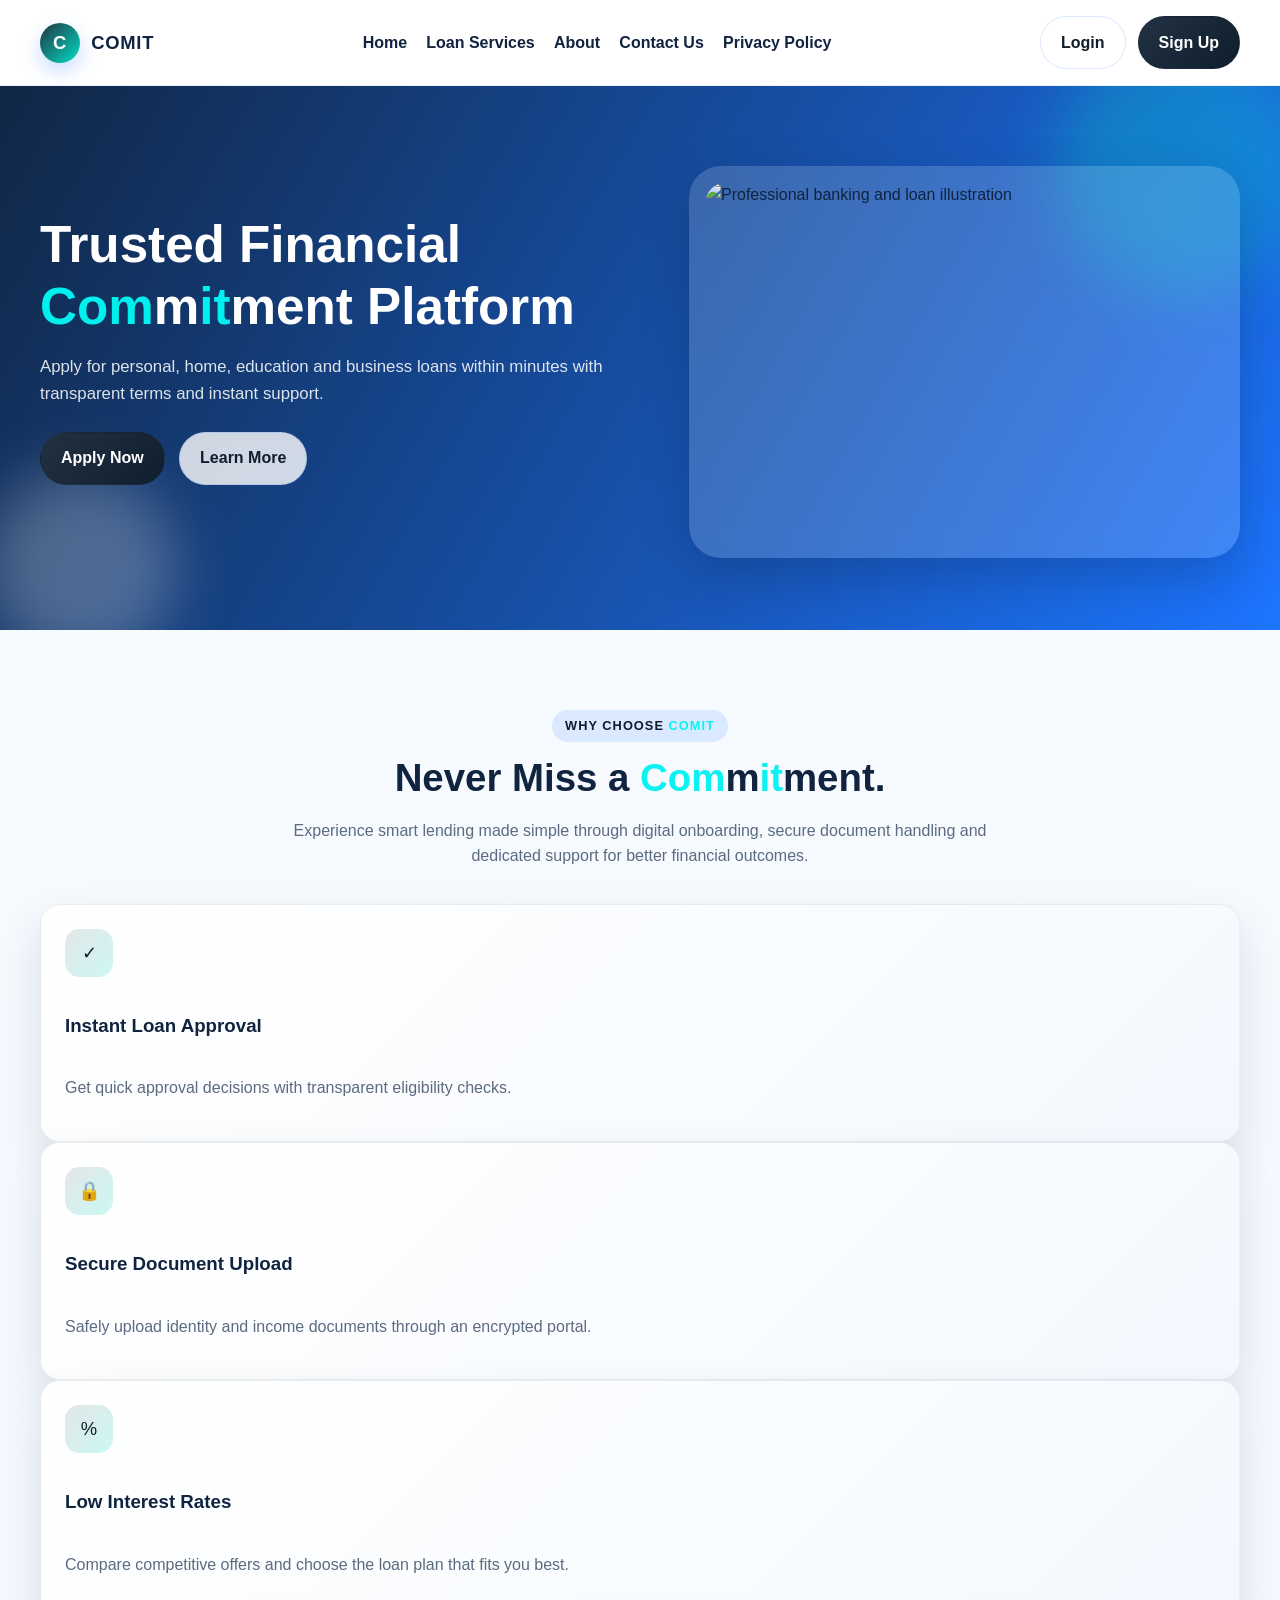
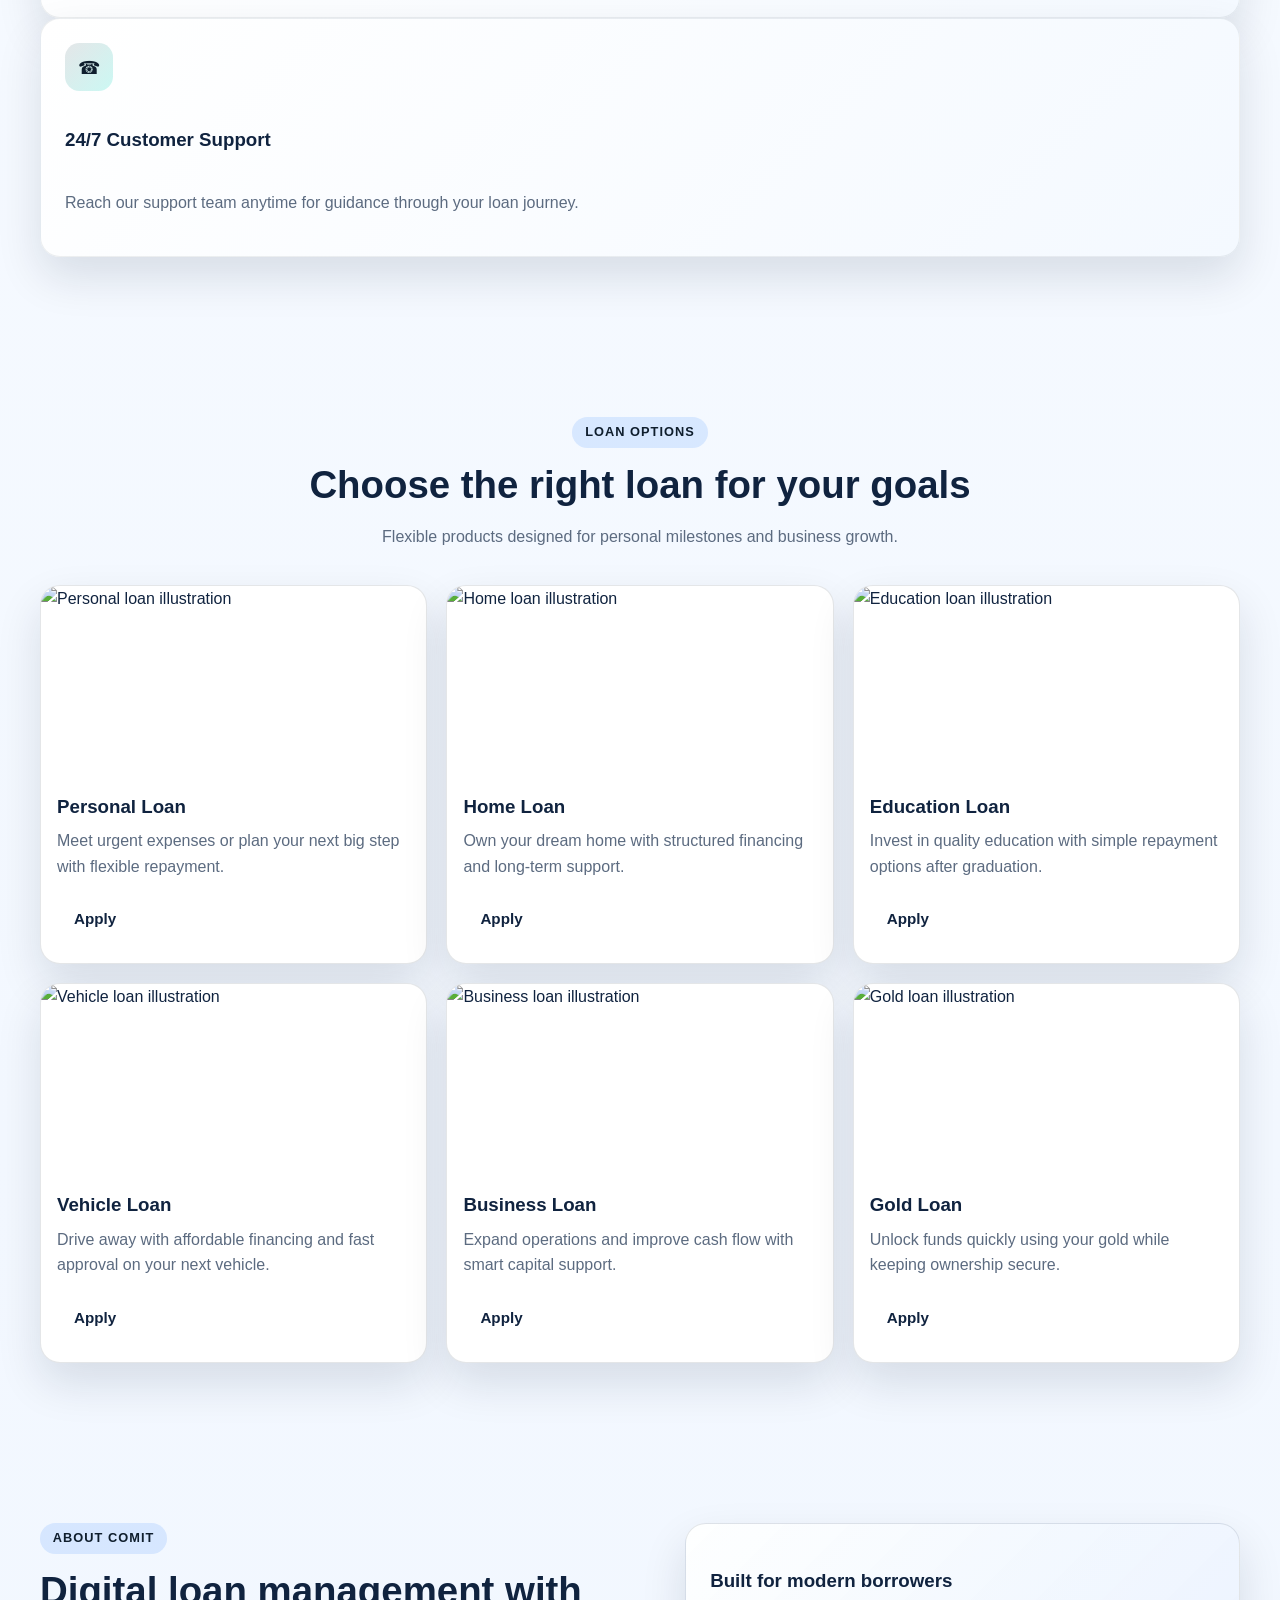
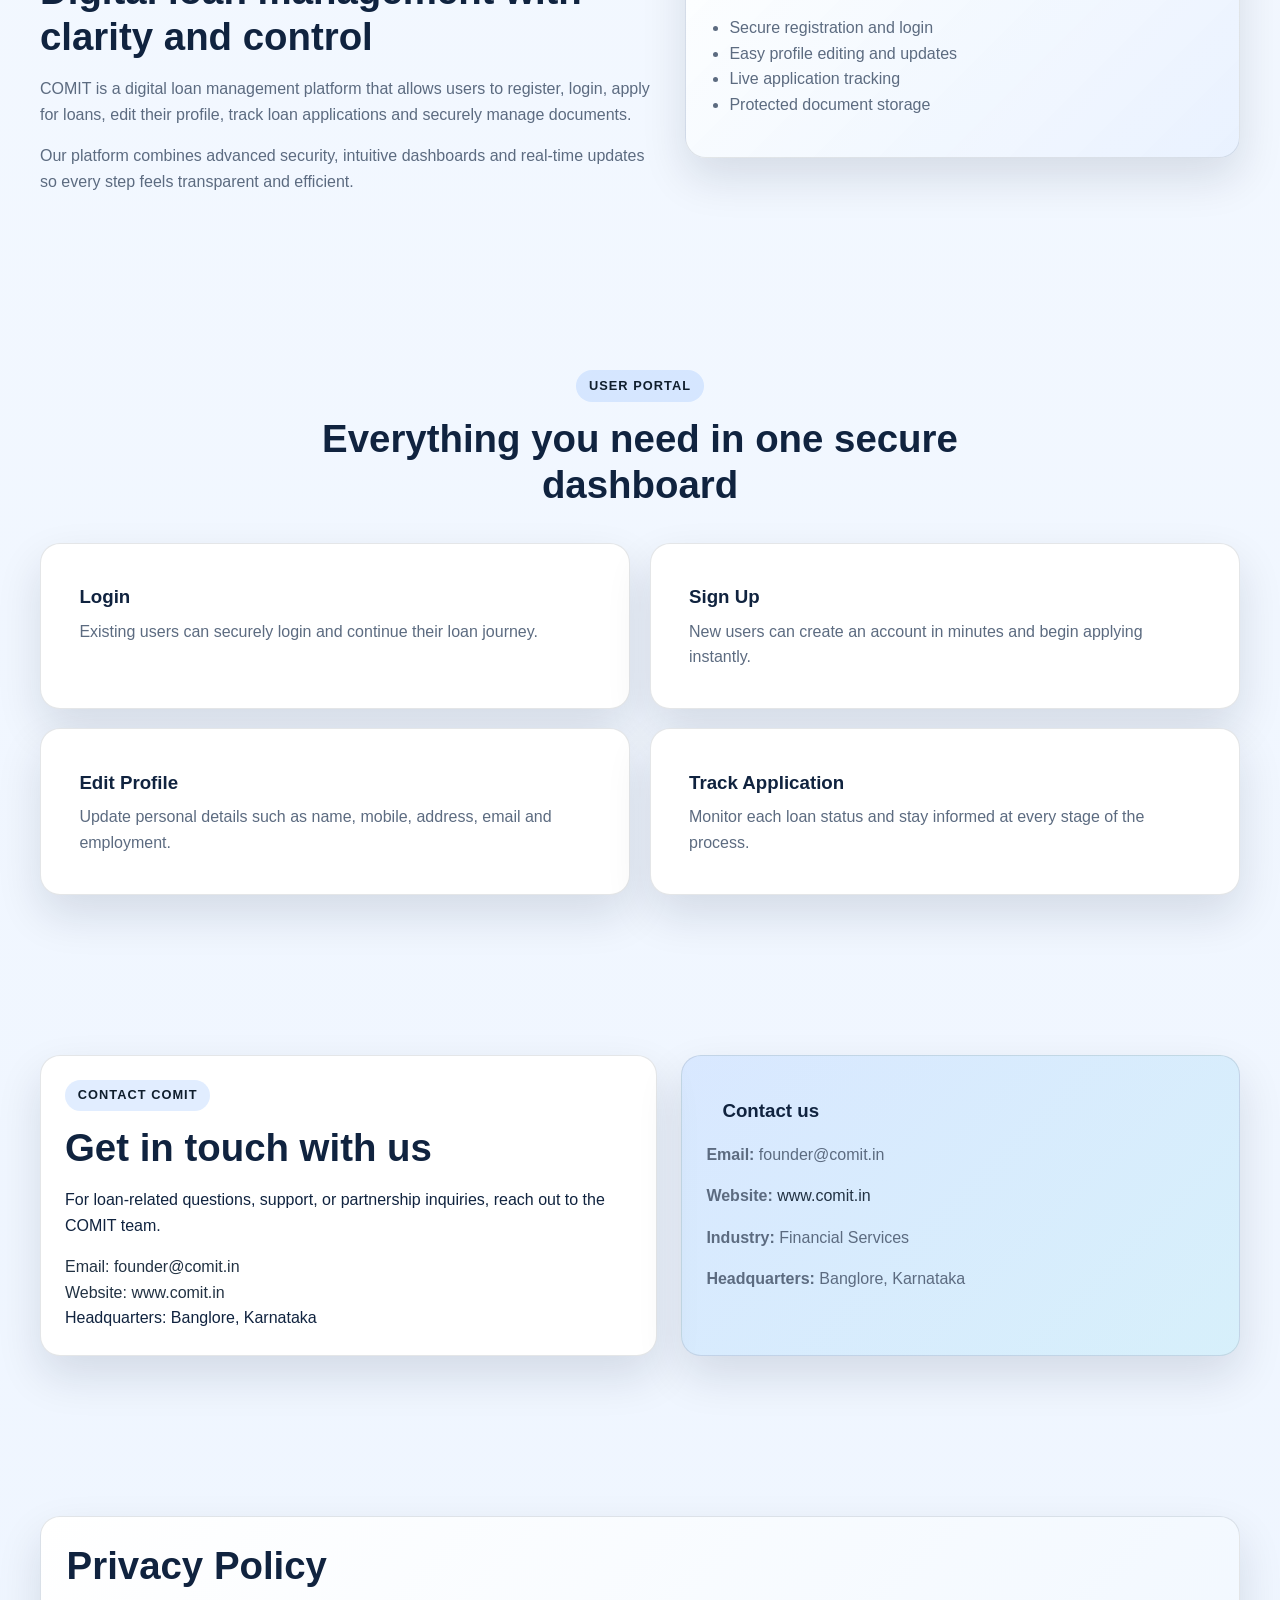
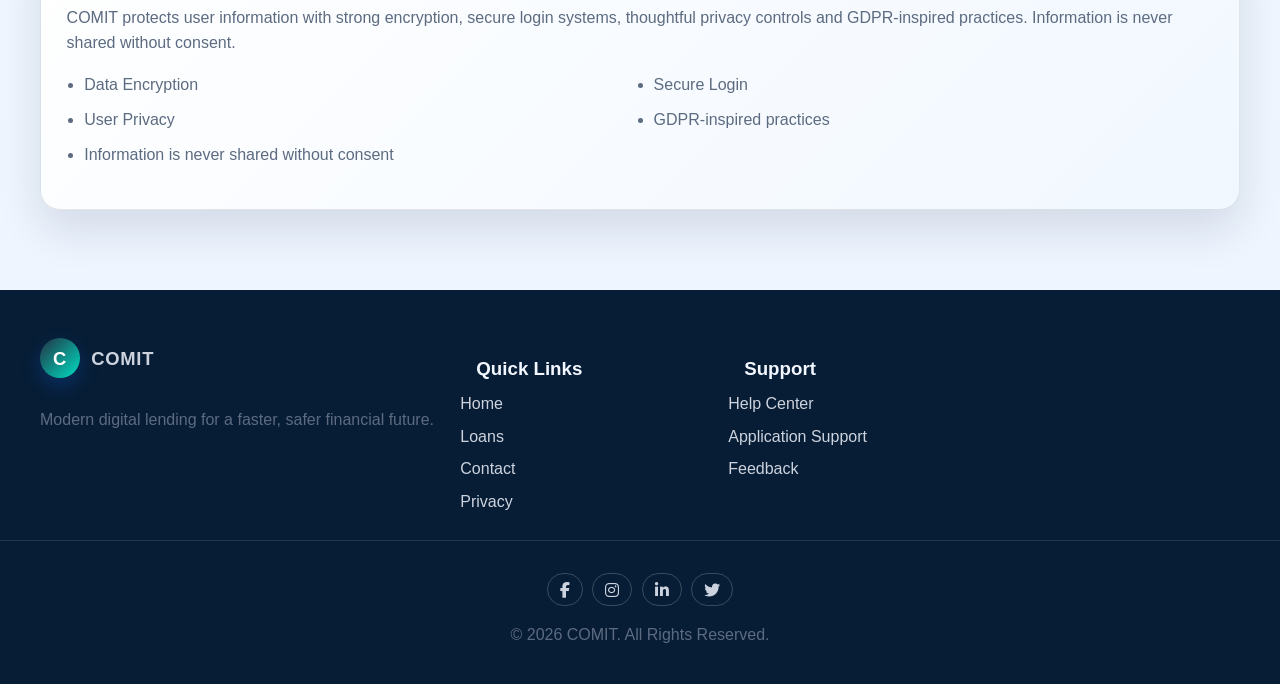
==== index.html @ 93d5319d "Add files via upload" ====
<!DOCTYPE html>
<html lang="en">

<head>
    <meta charset="UTF-8" />
    <meta name="viewport" content="width=device-width, initial-scale=1.0" />
    <meta name="description"
        content="COMIT is a modern digital loan platform offering secure and fast loan applications." />
    <title>COMIT | Fast, Secure & Trusted Loan Application</title>
    <link rel="stylesheet" href="style.css" />
    <link rel="stylesheet" href="https://cdnjs.cloudflare.com/ajax/libs/font-awesome/6.5.2/css/all.min.css"
        crossorigin="anonymous" referrerpolicy="no-referrer" />
</head>

<body>
    <header class="site-header">
        <div class="container nav-bar">
            <a class="brand" href="#home" aria-label="COMIT home">
                <!-- Replace this image with assets/logos/comit-logo.png when available -->
                <span class="brand__logo">C</span>
                <span class="brand__text">COMIT</span>
            </a>

            <nav class="main-nav" aria-label="Primary navigation">
                <a href="#home">Home</a>
                <a href="#services">Loan Services</a>
                <a href="#about">About</a>
                <a href="#contact">Contact Us</a>
                <a href="#privacy">Privacy Policy</a>
            </nav>

            <div class="nav-actions">
                <a class="btn btn--ghost" href="login.html">Login</a>
                <a class="btn btn--primary" href="signup.html">Sign Up</a>
            </div>
        </div>
    </header>

    <main id="main-content">
        <section class="hero" id="home">
            <div class="container hero__content">
                <div class="hero__copy">
                    <!-- <span class="section-tag">Trusted by modern borrowers</span> -->
                    <h1>Trusted Financial <span style="color: #00F0F0;">Com</span>m<span
                            style="color: #00F0F0;">it</span>ment Platform</h1>
                    <p>
                        Apply for personal, home, education and business loans within minutes
                        with transparent terms and instant support.
                    </p>
                    <div class="hero__actions">
                        <a class="btn btn--primary" href="#services">Apply Now</a>
                        <a class="btn btn--secondary" href="#Learn More">Learn More</a>
                    </div>

                </div>

                <div class="hero__visual">
                    <div class="hero-card">
                        <!-- Replace this image path with assets/images/hero-loan.png when available -->
                        <img src="img/IMG_3384.PNG" alt="Professional banking and loan illustration" />
                    </div>
                </div>
            </div>
        </section>

        <section class="features" id="Learn More">
            <div class="container">
                <div class="section-heading">
                    <span class="section-tag">Why choose <span style="color: #0cf2f2;">COMIT</span></span>
                    <h2>Never Miss a <span style="color: #0cf2f2;">Com</span>m<span
                            style="color: #0cf2f2">it</span>ment.</h2>
                    <p>
                        Experience smart lending made simple through digital onboarding,
                        secure document handling and dedicated support for better financial outcomes.
                    </p>
                </div <div class="feature-grid">
                <article class="feature-card">
                    <div class="feature-icon">✓</div>
                    <h3>Instant Loan Approval</h3>
                    <p>Get quick approval decisions with transparent eligibility checks.</p>
                </article>
                <article class="feature-card">
                    <div class="feature-icon">🔒</div>
                    <h3>Secure Document Upload</h3>
                    <p>Safely upload identity and income documents through an encrypted portal.</p>
                </article>
                <article class="feature-card">
                    <div class="feature-icon">%</div>
                    <h3>Low Interest Rates</h3>
                    <p>Compare competitive offers and choose the loan plan that fits you best.</p>
                </article>
                <article class="feature-card">
                    <div class="feature-icon">☎</div>
                    <h3>24/7 Customer Support</h3>
                    <p>Reach our support team anytime for guidance through your loan journey.</p>
                </article>
            </div>
            </div>
        </section>

        <section class="loans" id="services">
            <div class="container">
                <div class="section-heading">
                    <span class="section-tag">Loan options</span>
                    <h2>Choose the right loan for your goals</h2>
                    <p>Flexible products designed for personal milestones and business growth.</p>
                </div>

                <div class="loan-grid">
                    <article class="loan-card">
                        <img src="img/IMG_3454.PNG" alt="Personal loan illustration" />
                        <h3>Personal Loan</h3>
                        <p>Meet urgent expenses or plan your next big step with flexible repayment.</p>
                        <a class="btn btn--small" href="Page.html?loan=Personal%20Loan">Apply</a>
                    </article>
                    <article class="loan-card">
                        <img src="img/IMG_3455.PNG" alt="Home loan illustration" />
                        <h3>Home Loan</h3>
                        <p>Own your dream home with structured financing and long-term support.</p>
                        <a class="btn btn--small" href="Page.html?loan=Home%20Loan">Apply</a>
                    </article>
                    <article class="loan-card">
                        <img src="img/IMG_3456.PNG" alt="Education loan illustration" />
                        <h3>Education Loan</h3>
                        <p>Invest in quality education with simple repayment options after graduation.</p>
                        <a class="btn btn--small" href="Page.html?loan=Educational%20Loan">Apply</a>
                    </article>
                    <article class="loan-card">
                        <img src="img/IMG_3460.PNG" alt="Vehicle loan illustration" />
                        <h3>Vehicle Loan</h3>
                        <p>Drive away with affordable financing and fast approval on your next vehicle.</p>
                        <a class="btn btn--small" href="Page.html?loan=Vehicle%20Loan">Apply</a>
                    </article>
                    <article class="loan-card">
                        <img src="img/IMG_3384.PNG" alt="Business loan illustration" />
                        <h3>Business Loan</h3>
                        <p>Expand operations and improve cash flow with smart capital support.</p>
                        <a class="btn btn--small" href="Page.html?loan=Business%20Loan">Apply</a>
                    </article>
                    <article class="loan-card">
                        <img src="img/IMG_3457.PNG" alt="Gold loan illustration" />
                        <h3>Gold Loan</h3>
                        <p>Unlock funds quickly using your gold while keeping ownership secure.</p>
                        <a class="btn btn--small" href="Page.html?loan=Gold%20Loan">Apply</a>
                    </article>
                </div>
            </div>
        </section>

        <section class="about" id="about">
            <div class="container about-grid">
                <div>
                    <span class="section-tag">About COMIT</span>
                    <h2>Digital loan management with clarity and control</h2>
                    <p>
                        COMIT is a digital loan management platform that allows users to register,
                        login, apply for loans, edit their profile, track loan applications and
                        securely manage documents.
                    </p>
                    <p>
                        Our platform combines advanced security, intuitive dashboards and real-time
                        updates so every step feels transparent and efficient.
                    </p>
                </div>

                <div class="about-panel">
                    <h3>Built for modern borrowers</h3>
                    <ul>
                        <li>Secure registration and login</li>
                        <li>Easy profile editing and updates</li>
                        <li>Live application tracking</li>
                        <li>Protected document storage</li>
                    </ul>
                </div>
            </div>
        </section>

        <section class="portal">
            <div class="container">
                <div class="section-heading">
                    <span class="section-tag">User portal</span>
                    <h2>Everything you need in one secure dashboard</h2>
                </div>

                <div class="portal-grid">
                    <article class="portal-card">
                        <h3>Login</h3>
                        <p>Existing users can securely login and continue their loan journey.</p>
                    </article>
                    <article class="portal-card">
                        <h3>Sign Up</h3>
                        <p>New users can create an account in minutes and begin applying instantly.</p>
                    </article>
                    <article class="portal-card">
                        <h3>Edit Profile</h3>
                        <p>Update personal details such as name, mobile, address, email and employment.</p>
                    </article>
                    <article class="portal-card">
                        <h3>Track Application</h3>
                        <p>Monitor each loan status and stay informed at every stage of the process.</p>
                    </article>
                </div>
            </div>
        </section>

        <section class="contact" id="contact">
            <div class="container contact-grid">
                <div class="contact-form">
                    <span class="section-tag">Contact COMIT</span>
                    <h2>Get in touch with us</h2>
                    <p>
                        For loan-related questions, support, or partnership inquiries, reach out to the COMIT team.
                    </p>
                    <div class="contact-links">
                        <a href="mailto:founder@comit.in">Email: founder@comit.in</a><br>
                        <a href="https://www.comit.in/" target="_blank" rel="noopener noreferrer">Website:
                            www.comit.in</a>
                        <br>
                        <span>Headquarters: Banglore, Karnataka</span>
                    </div>
                </div>

                <aside class="contact-details">
                    <h3>Contact us</h3>
                    <p><strong>Email:</strong> founder@comit.in</p>
                    <p><strong>Website:</strong> <a href="https://www.comit.in/" target="_blank"
                            rel="noopener noreferrer">www.comit.in</a></p>
                    <p><strong>Industry:</strong> Financial Services</p>
                    <p><strong>Headquarters:</strong> Banglore, Karnataka</p>
                </aside>
            </div>
        </section>

        <section class="privacy" id="privacy">
            <div class="container privacy-card">
                <h2>Privacy Policy</h2>
                <p>
                    COMIT protects user information with strong encryption, secure login systems,
                    thoughtful privacy controls and GDPR-inspired practices. Information is never
                    shared without consent.
                </p>
                <ul>
                    <li>Data Encryption</li>
                    <li>Secure Login</li>
                    <li>User Privacy</li>
                    <li>GDPR-inspired practices</li>
                    <li>Information is never shared without consent</li>
                </ul>
            </div>
        </section>
    </main>

    <footer class="site-footer">
        <div class="container footer-grid">
            <div>
                <a class="brand brand--footer" href="#home">
                    <span class="brand__logo">C</span>
                    <span class="brand__text">COMIT</span>
                </a>
                <p>Modern digital lending for a faster, safer financial future.</p>
            </div>

            <div>
                <h3>Quick Links</h3>
                <ul>
                    <li><a href="#home">Home</a></li>
                    <li><a href="#services">Loans</a></li>
                    <li><a href="#contact">Contact</a></li>
                    <li><a href="#privacy">Privacy</a></li>
                </ul>
            </div>

            <div>
                <h3>Support</h3>
                <ul>
                    <li><a href="#contact">Help Center</a></li>
                    <li><a href="#contact">Application Support</a></li>
                    <li><a href="#contact">Feedback</a></li>
                </ul>
            </div>


        </div>
        <div class="footer-bottom">
            <div class="social-links-footer">
                <a href="#" aria-label="Facebook"><i class="fab fa-facebook-f"></i></a>
                <a href="#" aria-label="Instagram"><i class="fab fa-instagram"></i></a>
                <a href="https://www.linkedin.com/company/comitindia/" aria-label="LinkedIn"><i
                        class="fab fa-linkedin-in"></i></a>
                <a href="#" aria-label="Twitter"><i class="fab fa-twitter"></i></a>
            </div>
            <p>© 2026 COMIT. All Rights Reserved.</p>
        </div>
    </footer>
</body>

</html>
---- style.css ----
:root {
  --primary: #223243;
  --primary-dark: #0f1e2d;
  --accent: #00dfc4;
  --text: #10233f;
  --muted: #5c6b80;
  --surface: #f7fbff;
  --surface-strong: #ffffff;
  --border: rgba(34, 50, 67, 0.12);
  --shadow: 0 20px 45px rgba(8, 26, 46, 0.12);
}

* {
  box-sizing: border-box;
}

html {
  scroll-behavior: smooth;
}

body {
  margin: 0;
  font-family: "Segoe UI", Tahoma, Geneva, Verdana, sans-serif;
  color: var(--text);
  background: linear-gradient(180deg, #f8fbff 0%, #eef5ff 100%);
  line-height: 1.6;
}

a {
  color: inherit;
  text-decoration: none;
}

img {
  display: block;
  max-width: 100%;
}

.container {
  width: min(1120px, calc(100% - 2rem));
  margin: 0 auto;
}

@media (min-width: 1200px) {
  .container {
    width: min(1200px, calc(100% - 3rem));
  }
}

.section-tag {
  display: inline-block;
  padding: 0.35rem 0.8rem;
  border-radius: 999px;
  background: rgba(15, 108, 255, 0.12);
  color: var(--primary-dark);
  font-weight: 700;
  font-size: 0.8rem;
  letter-spacing: 0.08em;
  text-transform: uppercase;
  margin-bottom: 0.85rem;
}

.section-heading {
  text-align: center;
  max-width: 700px;
  margin: 0 auto 2.2rem;
}

.section-heading h2,
.hero__copy h1,
.about h2,
.contact-form h2,
.privacy-card h2 {
  font-size: clamp(1.8rem, 3vw, 2.6rem);
  line-height: 1.2;
  margin: 0 0 0.75rem;
}

.section-heading p,
.hero__copy p,
.about p,
.privacy-card p,
.contact-details p,
.loan-card p,
.portal-card p,
.feature-card p,
.site-footer p {
  color: var(--muted);
}

.site-header {
  position: sticky;
  top: 0;
  z-index: 1000;
  background: rgba(255, 255, 255, 0.88);
  backdrop-filter: blur(12px);
  border-bottom: 1px solid rgba(15, 108, 255, 0.08);
}

.nav-bar {
  display: flex;
  align-items: center;
  justify-content: space-between;
  gap: 1rem;
  padding: 1rem 0;
}

.brand {
  display: inline-flex;
  align-items: center;
  gap: 0.7rem;
  font-weight: 800;
  font-size: 1.15rem;
  letter-spacing: 0.04em;
}

.brand__logo {
  display: inline-grid;
  place-items: center;
  width: 2.5rem;
  height: 2.5rem;
  border-radius: 50%;
  background: linear-gradient(135deg, var(--primary) 0%, var(--accent) 100%);
  color: white;
  box-shadow: 0 8px 20px rgba(15, 108, 255, 0.24);
}

.main-nav {
  display: flex;
  align-items: center;
  gap: 1.2rem;
  font-weight: 600;
}

.main-nav a {
  position: relative;
  transition: color 0.25s ease, transform 0.25s ease;
}

.main-nav a::after {
  content: "";
  position: absolute;
  left: 0;
  bottom: -0.25rem;
  width: 100%;
  height: 2px;
  background: var(--primary);
  transform: scaleX(0);
  transform-origin: center;
  transition: transform 0.25s ease;
}

.main-nav a:hover,
.main-nav a:focus-visible {
  color: var(--primary);
  transform: translateY(-1px);
}

.main-nav a:hover::after,
.main-nav a:focus-visible::after {
  transform: scaleX(1);
}

.nav-actions {
  display: flex;
  align-items: center;
  gap: 0.75rem;
}

.btn {
  display: inline-flex;
  align-items: center;
  justify-content: center;
  border-radius: 999px;
  padding: 0.8rem 1.25rem;
  font-weight: 700;
  border: 1px solid transparent;
  transition: transform 0.25s ease, box-shadow 0.25s ease, background 0.25s ease;
}

.btn:hover,
.btn:focus-visible {
  transform: translateY(-2px);
  box-shadow: 0 14px 24px rgba(15, 108, 255, 0.16);
}

.btn--primary {
  background: linear-gradient(135deg, var(--primary) 0%, var(--primary-dark) 100%);
  color: white;
}

.btn--secondary,
.btn--ghost {
  background: rgba(255, 255, 255, 0.8);
  color: var(--primary-dark);
  border-color: rgba(15, 108, 255, 0.14);
}

.btn--small {
  padding: 0.7rem 1rem;
  font-size: 0.95rem;
}

.hero {
  position: relative;
  padding: 5rem 0 4.5rem;
  overflow: hidden;
  background: linear-gradient(120deg, rgba(7, 30, 61, 0.96), rgba(15, 108, 255, 0.94));
}

.hero::before,
.hero::after {
  content: "";
  position: absolute;
  border-radius: 50%;
  filter: blur(30px);
  opacity: 0.25;
}

.hero::before {
  width: 16rem;
  height: 16rem;
  background: var(--accent);
  top: -3rem;
  right: -2rem;
}

.hero::after {
  width: 12rem;
  height: 12rem;
  background: white;
  bottom: -2rem;
  left: -1rem;
}

.hero__content {
  position: relative;
  z-index: 1;
  display: grid;
  grid-template-columns: 1.05fr 0.95fr;
  gap: 2.5rem;
  align-items: center;
}

.hero__copy h1 {
  color: white;
  font-size: clamp(2.2rem, 4vw, 3.4rem);
}

.hero__copy p {
  color: rgba(255, 255, 255, 0.86);
  font-size: 1.05rem;
  max-width: 620px;
  margin-bottom: 1.5rem;
}

.hero__actions {
  display: flex;
  flex-wrap: wrap;
  gap: 0.9rem;
  margin-bottom: 1.6rem;
}

.hero__stats {
  display: flex;
  flex-wrap: wrap;
  gap: 1rem;
}



.hero-card {
  padding: 1rem;
  border-radius: 2rem;
  background: rgba(255, 255, 255, 0.16);
  box-shadow: 0 20px 50px rgba(4, 20, 45, 0.22);
  backdrop-filter: blur(12px);
}

.hero-card img {
  width: 100%;
  border-radius: 1.4rem;
  object-fit: cover;
  min-height: 360px;
}

.features,
.loans,
.about,
.portal,
.contact,
.privacy {
  padding: 5rem 0;
}

.feature-grid {
  display: grid;
  grid-template-columns: repeat(2, minmax(0, 1fr)); 
  gap: 1.3rem;
}

.feature-card,
.loan-card,
.portal-card,
.contact-form,
.contact-details,
.privacy-card {
  background: var(--surface-strong);
  border: 1px solid var(--border);
  border-radius: 1.25rem;
  box-shadow: var(--shadow);
  transition: transform 0.25s ease, box-shadow 0.25s ease;
}

.feature-card:hover,
.loan-card:hover,
.portal-card:hover {
  transform: translateY(-6px);
  box-shadow: 0 22px 45px rgba(10, 34, 62, 0.16);
}

.feature-card {
  padding: 1.5rem;
  min-height: 200px;
  display: flex;
  flex-direction: column;
  justify-content: center;
  background: linear-gradient(135deg, #ffffff 0%, #f4f9ff 100%);
  border: 1px solid rgba(34, 50, 67, 0.08);
}

.feature-icon {
  display: inline-grid;
  place-items: center;
  width: 3rem;
  height: 3rem;
  border-radius: 0.9rem;
  margin-bottom: 0.95rem;
  background: linear-gradient(135deg, rgba(34, 50, 67, 0.12), rgba(0, 223, 196, 0.2));
  color: var(--primary-dark);
  font-size: 1.15rem;
}

.loan-grid {
  display: grid;
  grid-template-columns: repeat(3, minmax(0, 1fr));
  gap: 1.2rem;
}

.loan-card {
  overflow: hidden;
}

.loan-card img {
  width: 100%;
  height: 190px;
  object-fit: cover;
}

.loan-card h3,
.portal-card h3,
.contact-details h3,
.site-footer h3 {
  margin: 1rem 1rem 0.4rem;
}

.loan-card p,
.portal-card p {
  margin: 0 1rem 1rem;
}

.loan-card .btn {
  margin: 0 1rem 1.2rem;
}

.about-grid {
  display: grid;
  grid-template-columns: 1.05fr 0.95fr;
  gap: 2rem;
  align-items: start;
}

.about-panel {
  padding: 1.5rem;
  border-radius: 1.3rem;
  background: linear-gradient(135deg, rgba(255, 255, 255, 0.9), rgba(232, 241, 255, 0.95));
  box-shadow: var(--shadow);
  border: 1px solid var(--border);
}

.about-panel ul {
  padding-left: 1.2rem;
  color: var(--muted);
}

.portal-grid {
  display: grid;
  grid-template-columns: repeat(2, minmax(0, 1fr));
  gap: 1.2rem;
}

.portal-card {
  padding: 1.4rem;
}

.contact-grid {
  display: grid;
  grid-template-columns: 1.05fr 0.95fr;
  gap: 1.5rem;
}

.contact-form,
.contact-details {
  padding: 1.5rem;
}

.form-row {
  display: flex;
  flex-direction: column;
  gap: 0.35rem;
  margin-bottom: 0.95rem;
}

.form-row label {
  font-weight: 600;
}

.form-row input,
.form-row textarea {
  padding: 0.8rem 0.95rem;
  border: 1px solid rgba(16, 35, 63, 0.16);
  border-radius: 0.85rem;
  font: inherit;
  color: var(--text);
  background: #fbfdff;
}

.form-row input:focus,
.form-row textarea:focus {
  outline: 2px solid rgba(15, 108, 255, 0.2);
  border-color: var(--primary);
}

.contact-details {
  background: linear-gradient(135deg, rgba(15, 108, 255, 0.1), rgba(0, 183, 213, 0.1));
}

.privacy-card {
  padding: 1.6rem;
  background: linear-gradient(135deg, rgba(255, 255, 255, 0.95), rgba(240, 247, 255, 0.95));
}

.privacy-card ul {
  display: grid;
  grid-template-columns: repeat(2, minmax(0, 1fr));
  gap: 0.6rem;
  padding-left: 1.1rem;
  color: var(--muted);
}

.site-footer {
  padding: 3rem 0 1.3rem;
  background: #071d35;
  color: #f3f7ff;
}

.footer-grid {
  display: grid;
  grid-template-columns: 1.3fr 0.8fr 0.8fr 0.8fr;
  gap: 1.5rem;
}

.brand--footer {
  margin-bottom: 0.8rem;
}

.site-footer ul {
  list-style: none;
  padding: 0;
  margin: 0;
}

.site-footer li + li {
  margin-top: 0.45rem;
}

.site-footer a {
  color: rgba(243, 247, 255, 0.84);
}

.social-links {
  display: flex;
  flex-wrap: wrap;
  gap: 0.5rem;
}

.social-links a,
.social-links-footer a {
  padding: 0.45rem 0.75rem;
  border: 1px solid rgba(255, 255, 255, 0.2);
  border-radius: 999px;
  display: inline-flex;
  align-items: center;
  justify-content: center;
  transition: transform 0.25s ease, background 0.25s ease;
}

.social-links a:hover,
.social-links-footer a:hover {
  transform: translateY(-2px);
  background: rgba(255, 255, 255, 0.12);
}

.social-links-footer {
  display: flex;
  justify-content: center;
  gap: 0.6rem;
  margin-top: 1rem;
  flex-wrap: wrap;
}

.footer-bottom {
  margin-top: 1.6rem;
  padding-top: 1rem;
  text-align: center;
  border-top: 1px solid rgba(255, 255, 255, 0.12);
  color: rgba(243, 247, 255, 0.72);
}

@media (max-width: 1024px) {
  .hero__content,
  .about-grid,
  .contact-grid {
    grid-template-columns: 1fr;
  }

  .feature-grid,
  .loan-grid,
  .portal-grid,
  .footer-grid {
    grid-template-columns: repeat(2, minmax(0, 1fr));
  }

  .hero-card {
    max-width: 620px;
  }
}

@media (max-width: 820px) {
  .nav-bar {
    flex-wrap: wrap;
    justify-content: center;
  }

  .main-nav {
    order: 3;
    width: 100%;
    justify-content: center;
  }

  .hero {
    padding: 4rem 0 3.5rem;
  }

  .features,
  .loans,
  .about,
  .portal,
  .contact,
  .privacy {
    padding: 4rem 0;
  }
}

@media (max-width: 640px) {
  .container {
    width: min(100%, calc(100% - 1.2rem));
  }

  .hero__actions,
  .hero__stats,
  .nav-actions {
    flex-direction: column;
    align-items: stretch;
  }

  .feature-grid,
  .loan-grid,
  .portal-grid,
  .footer-grid,
  .privacy-card ul {
    grid-template-columns: 1fr;
  }

  .btn,
  .btn--small {
    width: 100%;
  }

  .hero-card img {
    min-height: 240px;
  }

  .section-heading h2,
  .hero__copy h1,
  .about h2,
  .contact-form h2,
  .privacy-card h2 {
    font-size: clamp(1.5rem, 6vw, 2.1rem);
  }

  .section-heading,
  .hero__copy p,
  .about p,
  .contact-details p,
  .privacy-card p {
    text-align: left;
  }
}

@media (max-width: 480px) {
  .site-header {
    position: static;
  }

  .brand {
    font-size: 1rem;
  }

  .brand__logo {
    width: 2.2rem;
    height: 2.2rem;
  }

  .hero {
    padding: 3rem 0 2.8rem;
  }

  .features,
  .loans,
  .about,
  .portal,
  .contact,
  .privacy {
    padding: 3rem 0;
  }

  .feature-card,
  .loan-card,
  .portal-card,
  .contact-form,
  .contact-details,
  .privacy-card {
    border-radius: 1rem;
  }
}
body > .container {
  width: min(430px, calc(100% - 2rem));
  margin: 3rem auto;
  padding: 2rem;
  border-radius: 1.5rem;
  background: rgba(255, 255, 255, 0.97);
  box-shadow: 0 25px 60px rgba(8, 26, 46, 0.16);
  border: 1px solid rgba(34, 50, 67, 0.12);
}

body > .container .form {
  display: flex;
  flex-direction: column;
  gap: 1rem;
}

body > .container .form h2 {
  margin: 0 0 0.25rem;
  color: var(--primary-dark);
  text-align: center;
  font-size: 1.8rem;
}

body > .container .inputbox,
body > .container .inputBox {
  position: relative;
  width: 100%;
}

body > .container .inputbox input,
body > .container .inputBox input {
  width: 100%;
  padding: 0.9rem 1rem 0.9rem 2.8rem;
  border: 1px solid rgba(34, 50, 67, 0.16);
  border-radius: 999px;
  background: #f8fbff;
  color: var(--text);
  font-size: 0.96rem;
  outline: none;
  transition: border-color 0.25s ease, box-shadow 0.25s ease;
}

body > .container .inputbox input:focus,
body > .container .inputBox input:focus,
body > .container .inputbox input:valid,
body > .container .inputBox input:valid {
  border-color: var(--accent);
  box-shadow: 0 0 0 4px rgba(0, 223, 196, 0.16);
}

body > .container .inputbox i,
body > .container .inputBox i {
  position: absolute;
  left: 1rem;
  top: 50%;
  transform: translateY(-50%);
  color: var(--primary);
}

body > .container .inputbox span,
body > .container .inputBox span {
  position: absolute;
  left: 2.7rem;
  top: 50%;
  transform: translateY(-50%);
  color: #7d8aa5;
  pointer-events: none;
  transition: all 0.25s ease;
  background: transparent;
}

body > .container .inputbox input:focus ~ span,
body > .container .inputBox input:focus ~ span,
body > .container .inputbox input:valid ~ span,
body > .container .inputBox input:valid ~ span {
  top: -0.35rem;
  left: 2.25rem;
  font-size: 0.78rem;
  color: var(--primary-dark);
  background: #f8fbff;
  padding: 0 0.25rem;
}

body > .container .inputbox input[type="submit"],
body > .container .inputBox input[type="submit"] {
  padding: 0.95rem 1rem;
  border: none;
  background: linear-gradient(135deg, var(--primary) 0%, var(--accent) 100%);
  color: white;
  font-weight: 700;
  cursor: pointer;
  box-shadow: 0 12px 24px rgba(34, 50, 67, 0.16);
}

body > .container .inputbox input[type="submit"]:hover,
body > .container .inputBox input[type="submit"]:hover {
  transform: translateY(-2px);
}

body > .container .form p {
  text-align: center;
  color: var(--muted);
  margin: 0.2rem 0 0;
}

body > .container .form p a {
  color: var(--primary);
  font-weight: 700;
}

.progress-card {
  margin-bottom: 1.2rem;
  padding: 1.2rem 1.3rem;
  background: var(--surface-strong);
  border: 1px solid var(--border);
  border-radius: 1.25rem;
  box-shadow: var(--shadow);
}

.progress-card h2 {
  margin: 0 0 0.85rem;
  font-size: 1.05rem;
}

.progress-steps {
  display: flex;
  flex-wrap: wrap;
  gap: 0.6rem;
}

.step-button {
  border: 1px solid rgba(34, 50, 67, 0.12);
  background: #f4f8ff;
  color: var(--muted);
  border-radius: 999px;
  padding: 0.55rem 0.9rem;
  font: inherit;
  font-weight: 600;
  cursor: pointer;
  transition: all 0.25s ease;
}

.step-button:hover,
.step-button.active {
  background: linear-gradient(135deg, var(--primary), var(--accent));
  color: white;
  border-color: transparent;
  box-shadow: 0 12px 24px rgba(15, 108, 255, 0.16);
}

.form-step:not(.active) {
  display: none;
}

.form-step .form-actions {
  display: flex;
  justify-content: flex-end;
  flex-wrap: wrap;
  gap: 0.8rem;
  margin-top: 1rem;
}

@media (max-width: 760px) {
  .progress-steps {
    gap: 0.45rem;
  }

  .step-button {
    font-size: 0.9rem;
    padding: 0.5rem 0.75rem;
  }

  .form-step .form-actions {
    justify-content: flex-start;
  }
}

.page-header {
  position: sticky;
  top: 0;
  z-index: 100;
  background: rgba(255, 255, 255, 0.95);
  backdrop-filter: blur(10px);
  border-bottom: 1px solid var(--border);
}

.header-inner {
  display: flex;
  justify-content: space-between;
  align-items: center;
  padding: 1rem 0;
  gap: 1rem;
}

.brand-block {
  display: flex;
  align-items: center;
  gap: 0.85rem;
}

.brand-badge {
  width: 2.6rem;
  height: 2.6rem;
  border-radius: 50%;
  display: grid;
  place-items: center;
  color: white;
  font-weight: 800;
  background: linear-gradient(135deg, var(--primary) 0%, var(--accent) 100%);
  box-shadow: 0 10px 24px rgba(15, 108, 255, 0.22);
}

.brand-block h1 {
  margin: 0;
  font-size: 1.2rem;
}

.brand-block p {
  margin: 0;
  color: var(--muted);
  font-size: 0.9rem;
}

.header-actions {
  display: flex;
  align-items: center;
  gap: 0.75rem;
  flex-wrap: wrap;
}

.loan-pill {
  padding: 0.7rem 1rem;
  border-radius: 999px;
  background: rgba(15, 108, 255, 0.1);
  color: var(--primary-dark);
  font-weight: 700;
}

.page-shell {
  padding: 2rem 0 3rem;
}

.progress-card,
.form-card {
  background: var(--surface-strong);
  border: 1px solid var(--border);
  border-radius: 1.25rem;
  box-shadow: var(--shadow);
}

.progress-card {
  padding: 1.15rem 1.3rem;
  margin-bottom: 1.2rem;
}

.progress-card h2 {
  margin: 0 0 0.85rem;
  font-size: 1.05rem;
}

.progress-steps {
  display: flex;
  flex-wrap: wrap;
  gap: 0.6rem;
}

.step {
  padding: 0.55rem 0.8rem;
  border-radius: 999px;
  background: #f0f5ff;
  color: var(--muted);
  font-size: 0.9rem;
  font-weight: 600;
}

.step.active {
  background: linear-gradient(135deg, var(--primary), var(--accent));
  color: white;
}

form {
  display: flex;
  flex-direction: column;
  gap: 1.2rem;
}

.form-card {
  padding: 1.25rem;
}

.section-title {
  margin-bottom: 1rem;
}

.section-title h3 {
  margin: 0 0 0.2rem;
  font-size: 1.15rem;
}

.section-title p {
  margin: 0;
  color: var(--muted);
}

.grid {
  display: grid;
  gap: 1rem;
}

.two-col {
  grid-template-columns: repeat(2, minmax(0, 1fr));
}

form label {
  display: flex;
  flex-direction: column;
  gap: 0.4rem;
  font-weight: 600;
  color: var(--text);
}

form input,
form select,
form textarea {
  padding: 0.8rem 0.95rem;
  border: 1px solid rgba(16, 35, 63, 0.16);
  border-radius: 0.85rem;
  font: inherit;
  background: #fbfdff;
  color: var(--text);
  transition: border-color 0.25s ease, box-shadow 0.25s ease;
}

form input:focus,
form select:focus,
form textarea:focus {
  border-color: var(--primary);
  outline: none;
  box-shadow: 0 0 0 4px rgba(15, 108, 255, 0.14);
}

.full-width {
  grid-column: 1 / -1;
}

.checkbox-row {
  display: flex;
  align-items: flex-start;
  gap: 0.7rem;
  padding: 0.6rem 0;
}

.checkbox-row input {
  margin-top: 0.25rem;
}

.form-actions {
  display: flex;
  justify-content: flex-end;
  flex-wrap: wrap;
  gap: 0.8rem;
  margin-top: 0.3rem;
}

.footer {
  padding: 1.2rem 0 2rem;
  text-align: center;
  color: var(--muted);
}

.contact-links a,
.contact-details a {
  color: var(--primary);
  text-decoration: none;
}

@media (max-width: 760px) {
  .two-col {
    grid-template-columns: 1fr;
  }

  .header-inner {
    flex-direction: column;
    align-items: flex-start;
  }

  .form-actions {
    justify-content: flex-start;
  }
}
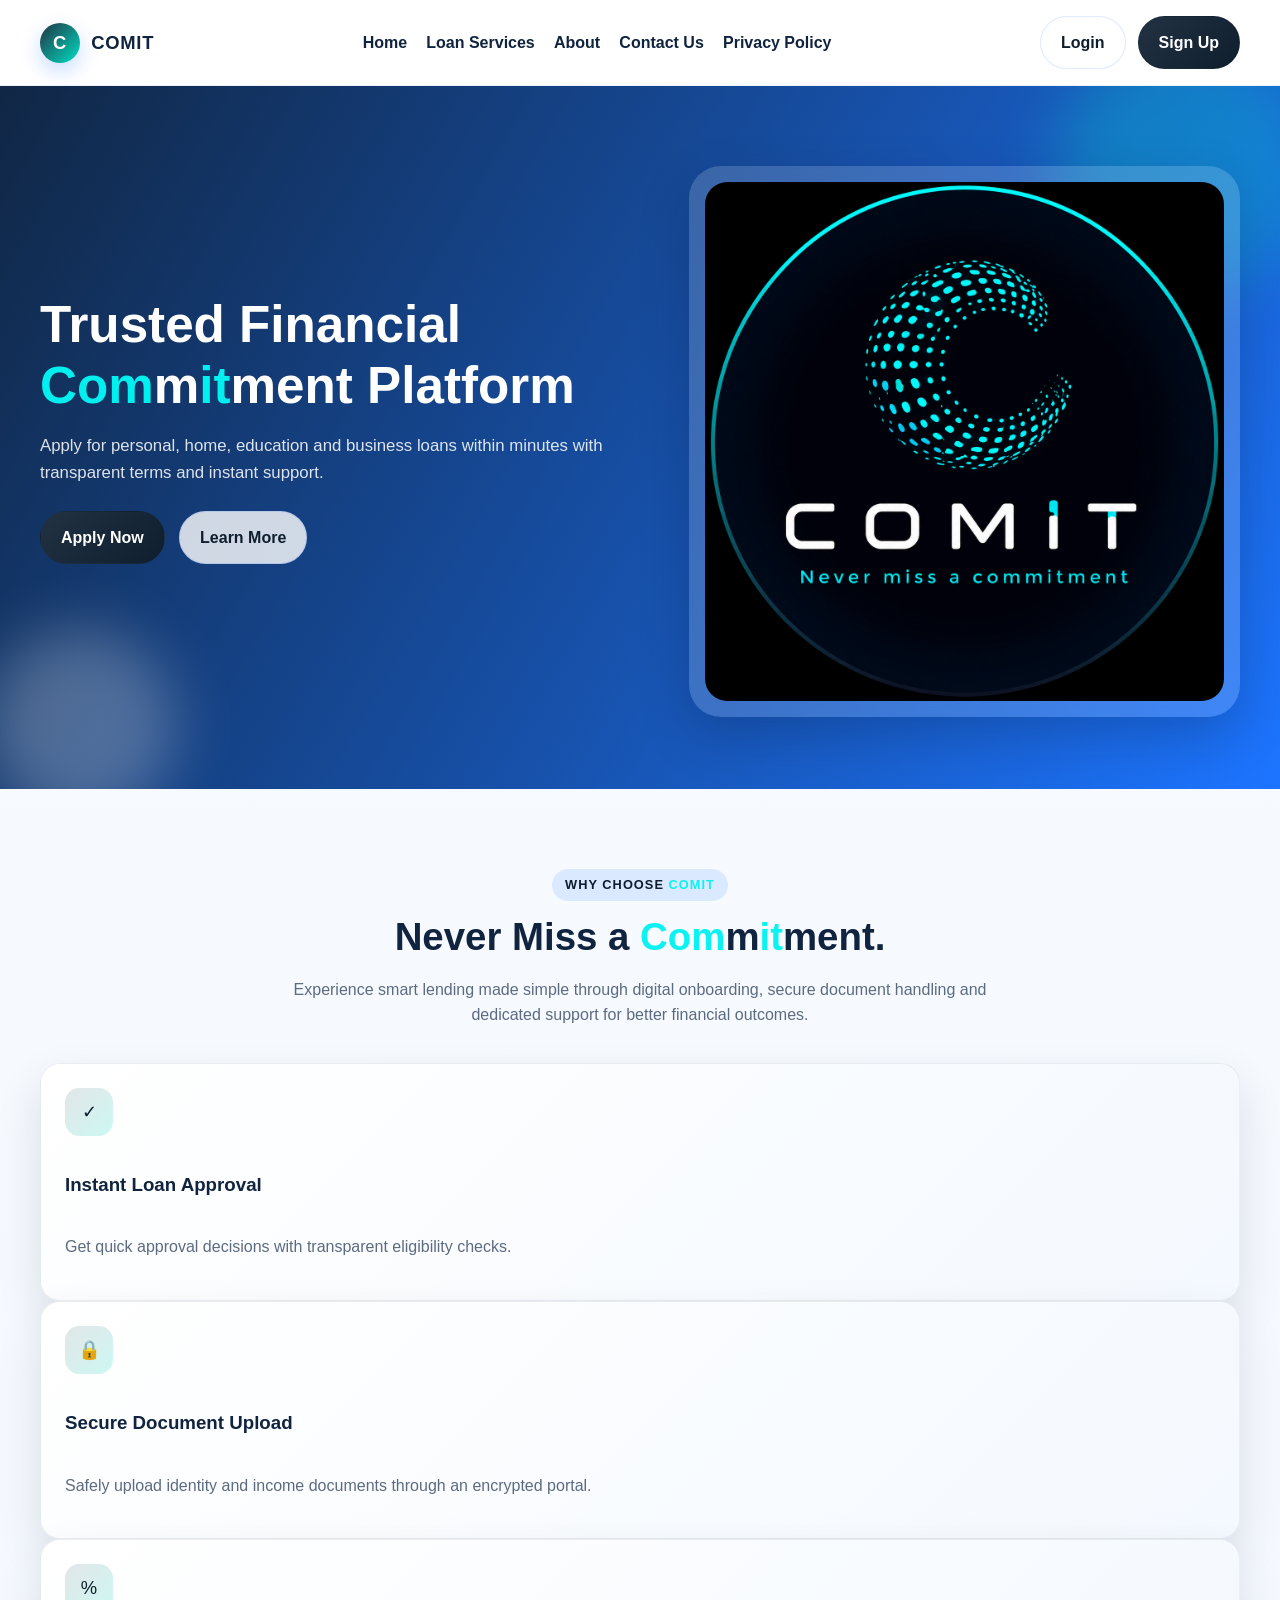
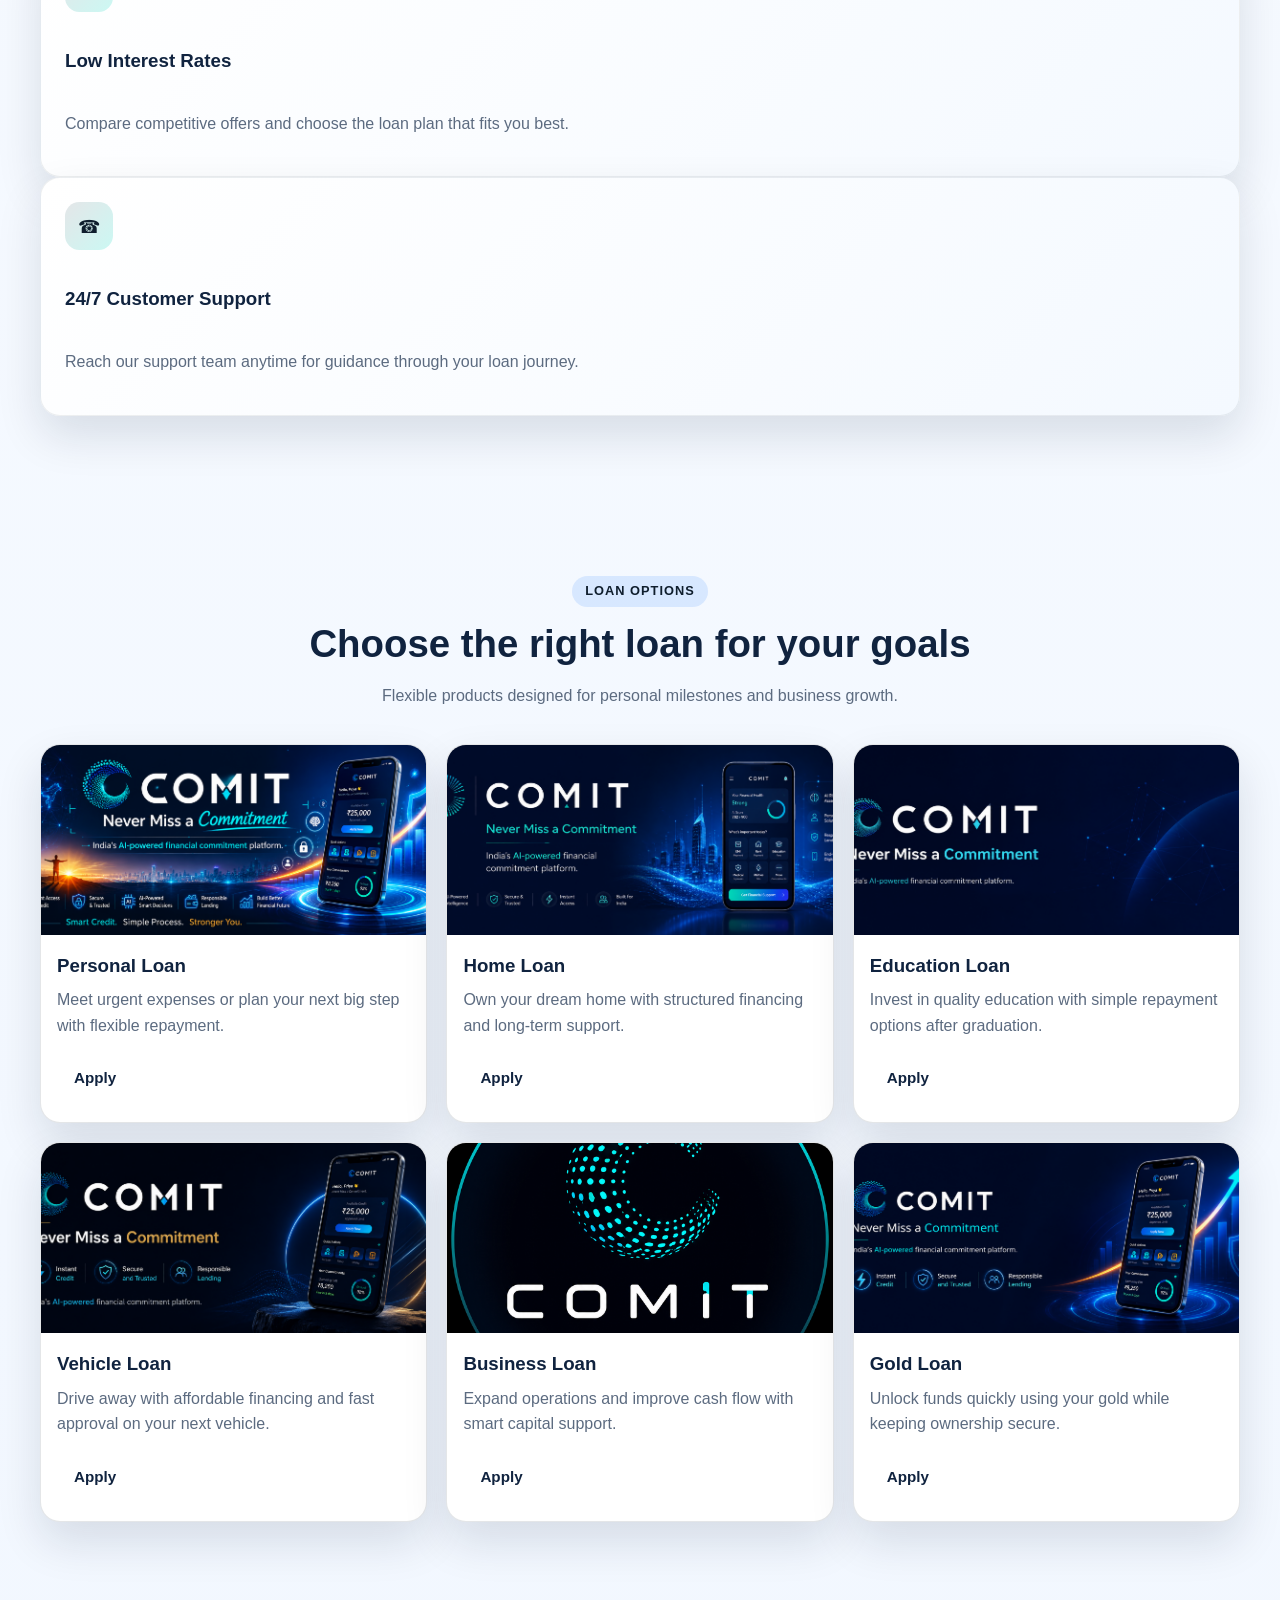
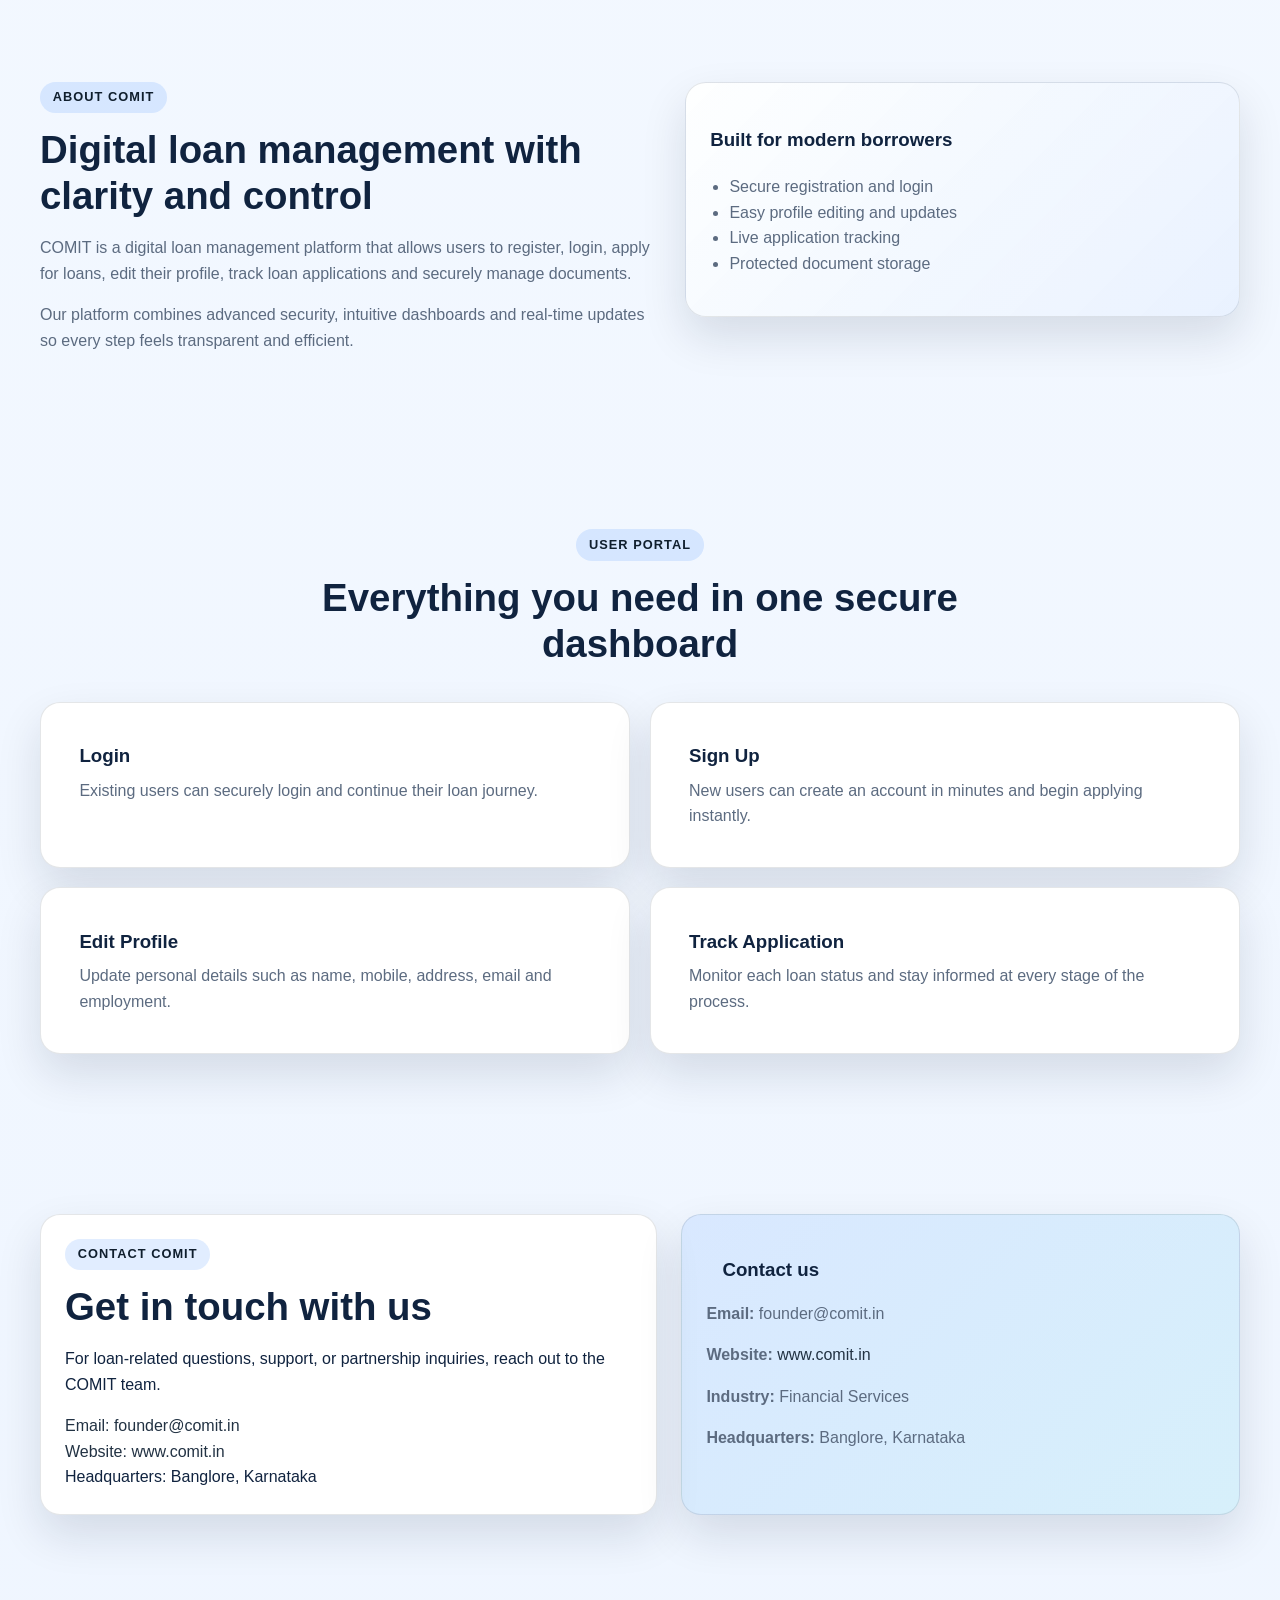
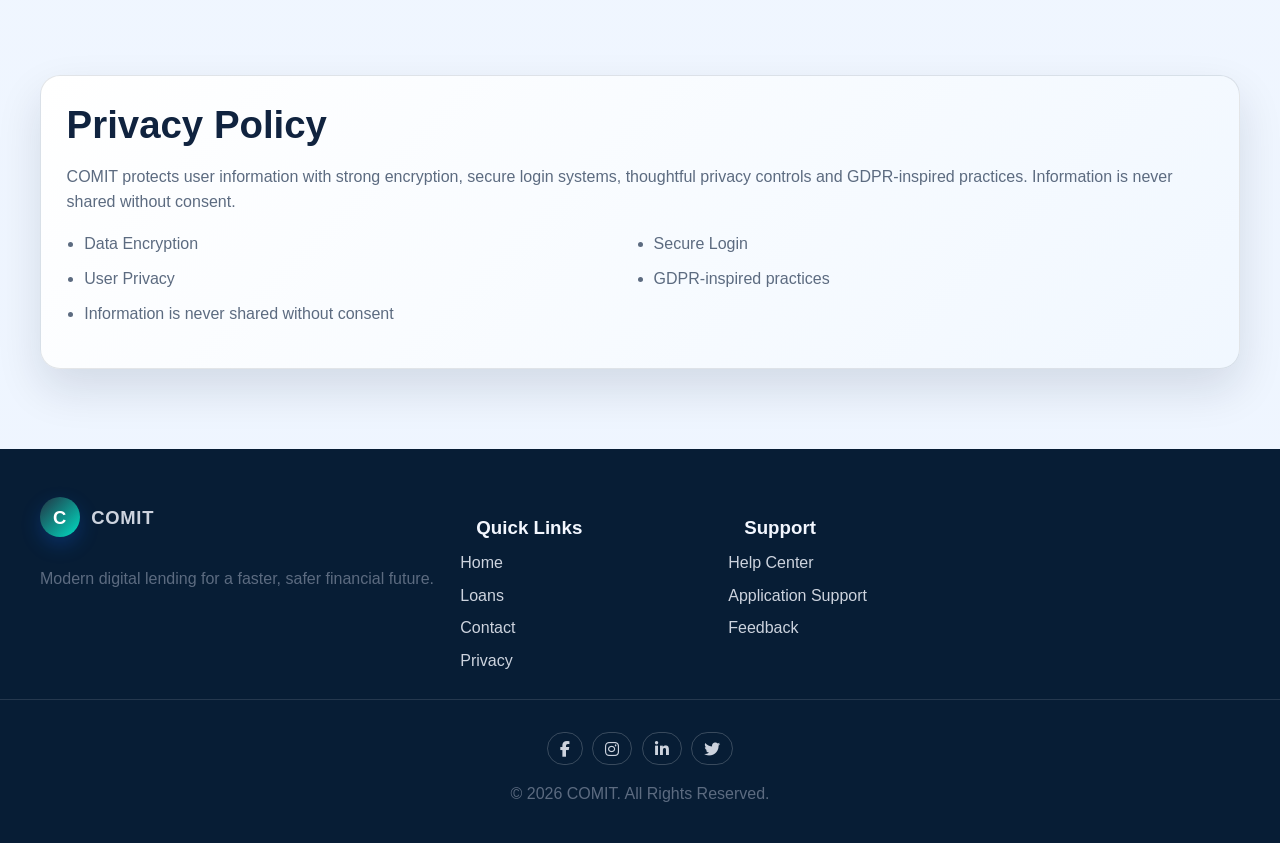
==== commit 0d8a102c: "Update index.html" ====
--- a/index.html
+++ b/index.html
@@ -31,7 +31,7 @@
 
             <div class="nav-actions">
                 <a class="btn btn--ghost" href="login.html">Login</a>
-                <a class="btn btn--primary" href="signup.html">Sign Up</a>
+                <a class="btn btn--primary" href="Signup.html">Sign Up</a>
             </div>
         </div>
     </header>
@@ -294,4 +294,4 @@
     </footer>
 </body>
 
-</html>+</html>
